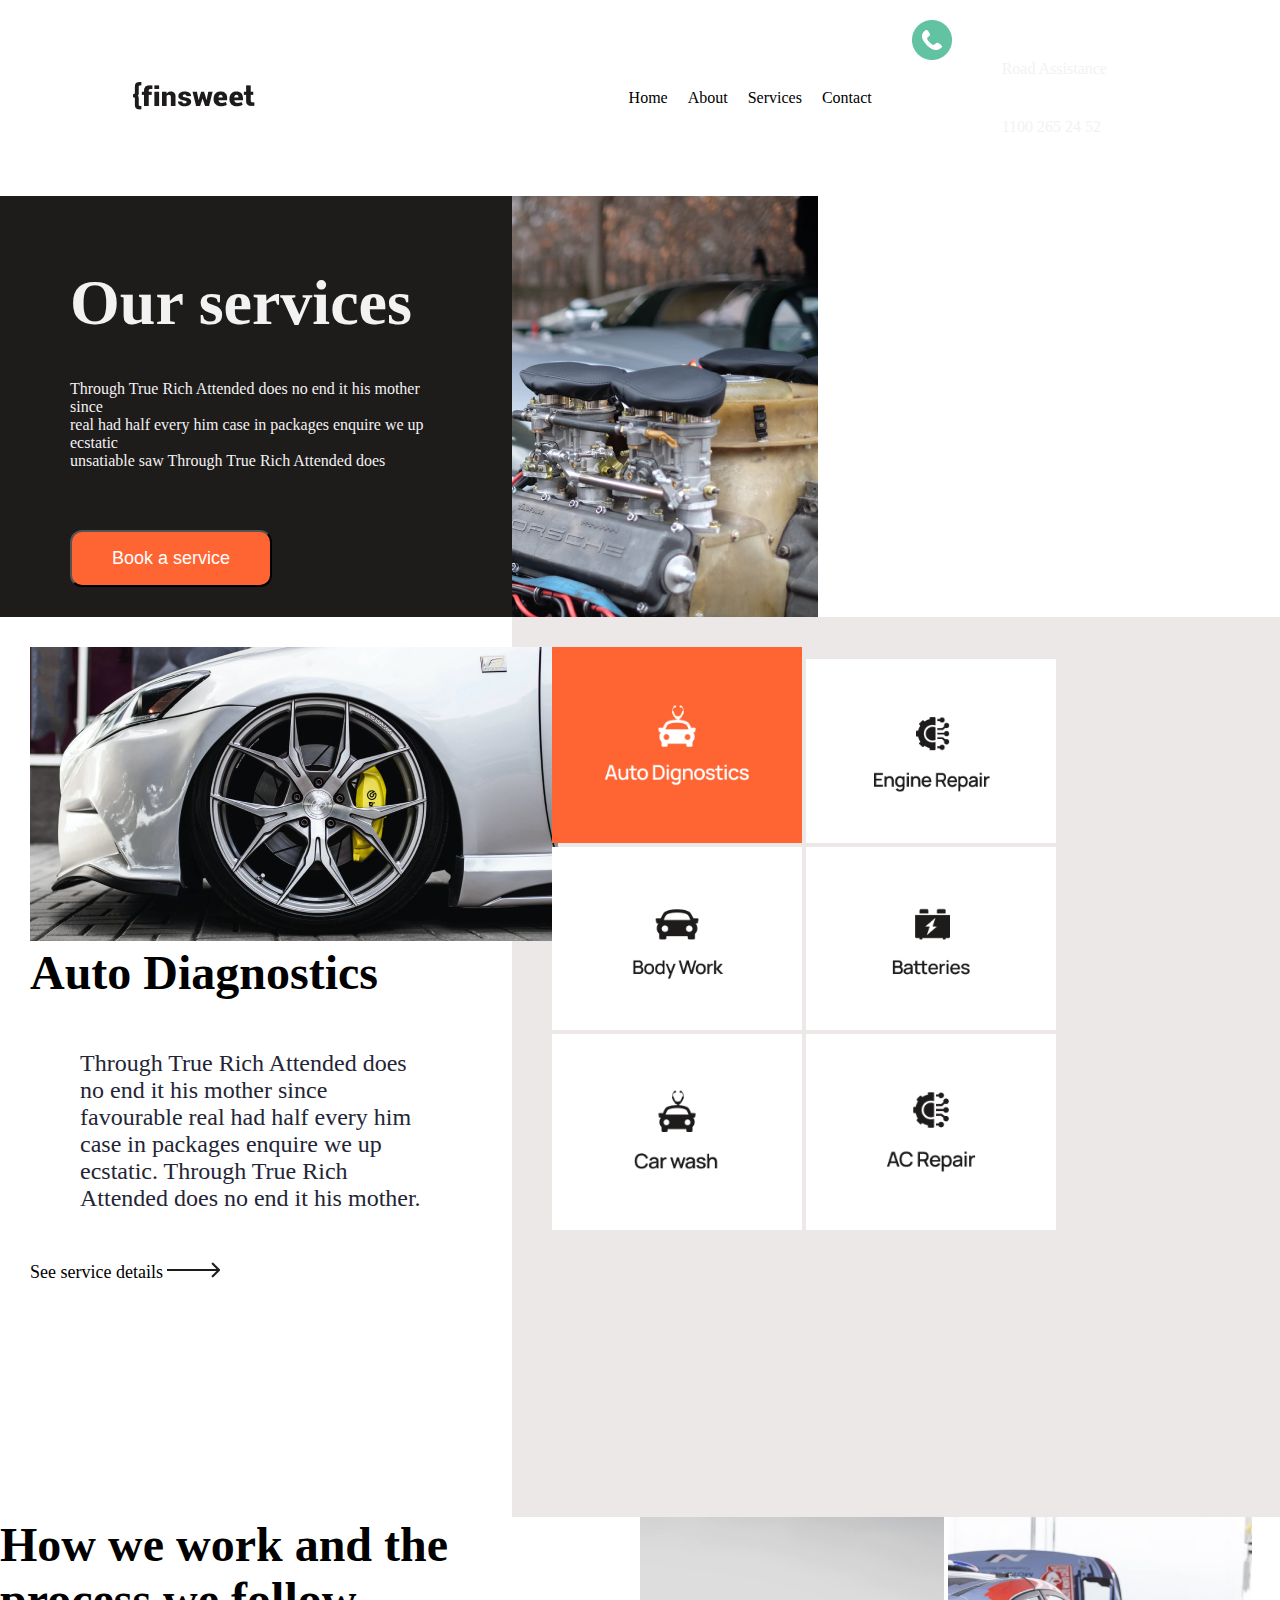
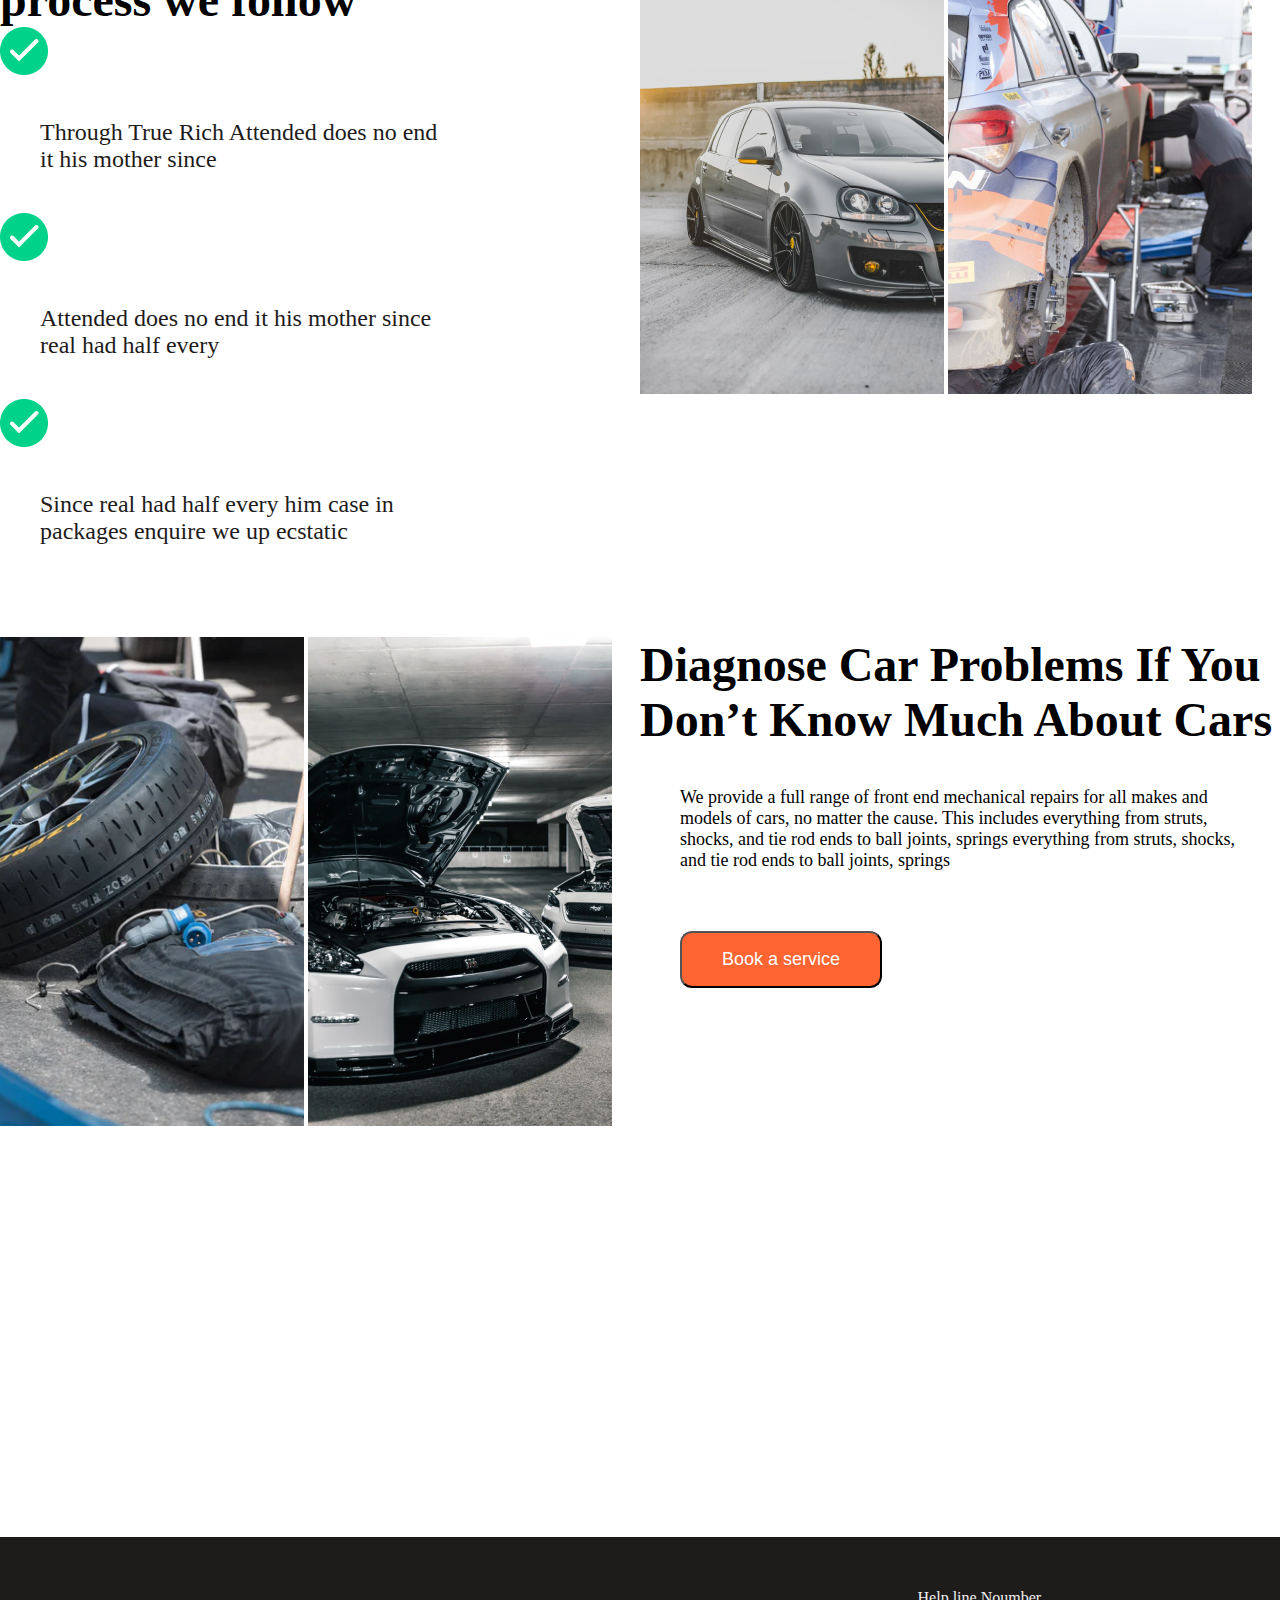
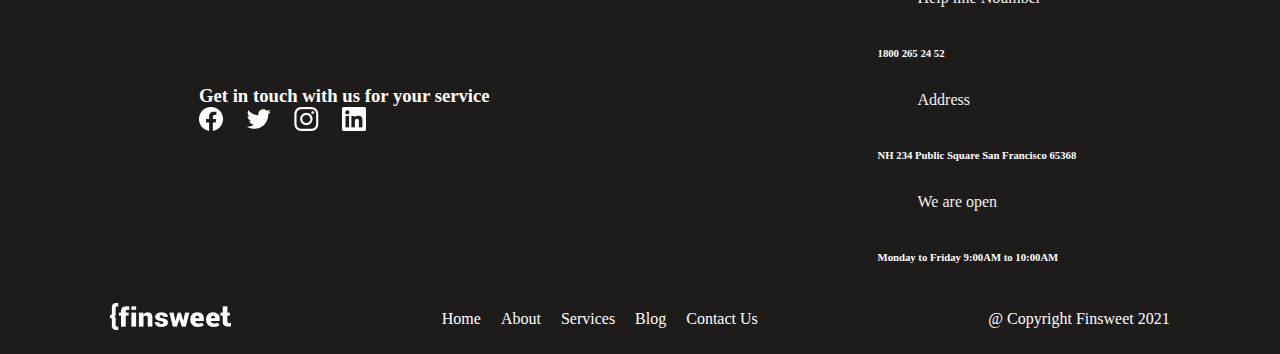
==== service.html @ 45fb8439 "add updated files" ====
<!DOCTYPE html>
<html lang="en">
<head>
    <meta charset="UTF-8">
    <meta http-equiv="X-UA-Compatible" content="IE=edge">
    <meta name="viewport" content="width=device-width, initial-scale=1.0">
    <link rel="stylesheet" href="css/service.css">
    <title>Services</title>
</head>
<body>
    <header>
        <div class="header-container">
            <div class="main-header">
                <div class="logo">
                    <img src="img/Logo.png" alt="logo" class="">
                </div>
                <div class="right-section-1">
                    <div class="navigation">
                        <ul>
                            <li><a href="#">Home</a></li>
                            <li><a href="#">About</a></li>
                            <li><a href="#">Services</a></li>
                            <li><a href="#">Contact</a></li>
                        </ul>
                    </div>
                    <div class="road-assistance">
                        <div class="icon">
                            <img src="img/call.png" alt="road-assistance">
                        </div>
                        <div class="inner-section">
                            <p>Road Assistance</p>
                            <p>1100 265 24 52</p>
                        </div>
                    </div>
                </div>
            </div>
        </div>
    </header>
    <section class="services-1">
        <div class="services-1-text">
            <h2>Our services</h2>
            <p> Through True Rich Attended does no
                end it his mother since <br> real had half 
                every him case in packages enquire we 
                up ecstatic <br> unsatiable saw Through True Rich Attended does  </p>
            <button class="btn">Book a service</button>
        </div>
    </section>
    <section class="service-2">
        <div class="diagnosis">
            <div class="diagnosis-left">
                <img src="img/tyre.png" alt="tyre" srcset="">
                <h3>Auto Diagnostics</h3>
                <p>Through True Rich Attended does no end it his mother since 
                    favourable real had half every him case in packages enquire we up ecstatic. 
                    Through True Rich Attended does no end it his mother.</p>
                <span>
                    <small>See service details</small>
                    <img src="img/arrow.png" alt="arrow" srcset="">
                </span>
            </div>
            <div class="diagnosis-right">
                <div>
                    <span>
                        <img src="img/Service 1.png" alt="" width="250px">
                        <img src="img/Item2.png" alt="" width="250px">
                    </span>
                    <span>
                        <img src="img/Item5.png" alt="" width="250px">
                        <img src="img/Item6.png" alt="" width="250px">
                    </span>
                    <span>
                        <img src="img/Service 5.png" alt="" width="250px">
                        <img src="img/Service 6.png" alt="" width="250px">
                    </span>
                </div>
            </div>
        </div>
    </section>
    <section class="service-3">
        <div class="our-work">
            <div class="work-left">
                <h3>How we work and the <br> process we follow</h3>
                <span>
                    <img src="img/Checkmark.png" alt="" srcset="">
                    <p class="work-p">Through True Rich Attended does no end <br> it his mother since</p>
                </span>
                <span>
                    <img src="img/Checkmark.png" alt="" srcset="">
                    <p class="work-p">Attended does no end it his mother since <br> real had half every</p>
                </span>
                <span>
                    <img src="img/Checkmark.png" alt="" srcset="">
                    <p class="work-p">Since real had half every him case in <br> packages enquire we up ecstatic</p>
                </span>
            </div>
            <div class="work-right">
                <span>
                    <img src="img/half-car.png" alt="" srcset="">
                    <img src="img/scrap-car.png" alt="" srcset="">
                </span>
            </div>
        </div>
    </section>
    <section class="service-4">
        <div class="problem">
            <div class="problem-left">
                <span>
                    <img src="img/big-tyre.png" alt="" srcset="">
                    <img src="img/bonnet.png" alt="" srcset="">
                </span>
                 
            </div>
            <div class="problem-right">
                <h3>Diagnose Car Problems If You Don’t Know Much About Cars</h3>
                <p>We provide a full range of front end mechanical repairs 
                    for all makes and models of cars, no matter the cause. 
                    This includes everything from struts, shocks, and tie rod ends to 
                    ball joints, springs everything from struts, shocks, 
                    and tie rod ends to ball joints, springs</p>
                <button class="btn">Book a service</button>
            </div>
        </div>
    </section>
    <footer>
        <div class="footer">
            <div class="upper-footer">
                <div class="footer-right">
                    <h3>Get in touch with us for your  service</h3>
                    <img src="img/Social.png" alt="social">
            </div>
            <div class="footer-left">
                <p>Help line Noumber</p>
                <h6>1800 265 24 52</h6>
                <p>Address</p>
                <h6>NH 234 Public Square San Francisco 65368</h6>
                <p>We are open</p>
                <h6>Monday to Friday 9:00AM to 10:00AM</h6>
            </div>
            </div>
            <div class="footer-bottom">
                <div class="bottom-logo">
                    <img src="img/bottom-logo.png" alt="logo" class="">
                </div>
            <div class="footer-navigation">
                <ul>
                    <li><a href="#">Home</a></li>
                    <li><a href="#">About</a></li>
                    <li><a href="#">Services</a></li>
                    <li><a href="#">Blog</a></li>
                    <li><a href="#">Contact Us</a></li>
                </ul>
            </div>
            <div>@ Copyright Finsweet 2021</div>
            </div>
        </div>
    </footer>

</body>
</html>
---- css/service.css ----
*{
    margin: 0;
    padding: 0;
    box-sizing: border-box;
}

body{
    font-family: manrope;
}
.header-container {
    width: 80%;
    margin: 0 auto;
}

.main-header {
    display: flex;
    justify-content: space-between;
    align-items: center;
    padding: 20px 5px;
}

.right-section-1{
    display: flex;
    align-items: center;
}

.right-section-1 ul {
    list-style: none;
    display: flex;

}

.road-assistance{
    display: flex;
    padding-left: 20px;
}

.right-section-1 ul li{
    margin-right: 20px;
}

.right-section-1 ul li  a {
    text-decoration: none;
    color: black;
}

.right-section-1 .navigation{
    border: right 20px solid red;
}

.road-assistance .icon{
    margin-right: 10px;
}
.services-1{
    width: 100%;
    background: url(../img/mechanic.png);
    background-repeat: no-repeat;
    height: 100%;

}
.services-1-text{
    background: #1E1B1B;
    color: white;
    width: 40%;
    justify-content: flex-end;   
}
.services-1-text h2, p{
    color: #F2F2F2;
    margin: 40px;
}
.services-1-text h2{
    font-size: 64px;
}
.services-1-text{
    padding: 30px;
}
.btn{
    background: #FF6433;
    border-radius: 12px;
    padding: 16px 40px;
    text-decoration: none;
    font-size: 18px;
    margin-top: 20px;
    display: inline-block;
    color:#ffff;
    margin-left: 40px;
}
.diagnosis{
    display: flex;
    background: #ece8e8;
    width: 100%;
    height: 100vh;
}
.diagnosis-left{
    width: 40%;
    background: white;
    padding: 30px;
}
.diagnosis-left h3{
    font-size: 48px;
}
.diagnosis-left p{
    font-size: 24px;
    color: #232536;
    padding: 10px;

}
.diagnosis-left small{
    font-size: 18px;
}
.diagnosis-right{
    width: 40%;
    margin: 30px 40px;
    align-content: space-between;
}
.our-work{
    width: 100%;
    display: flex;
    height: 80vh;
}
.work-left{
    width: 50%
}
.work-left h3{
    font-size: 48px;
    align-items: center;
}
.work-p{
    font-size: 24px;
    color: #1E1B1B;
}
.work-right{
    width: 50%;
}
.problem{
    width: 100%;
    display: flex;
    height: 100vh;
}
.problem-left, .problem-right{
    width: 50%;
}
.problem-right h3{
    font-size: 48px;
}
.problem-right p{
    font-size: 18px;
    color: black;
}
.footer{
    margin: 0 auto;
    background-color:#1E1B1B ;
}

.upper-footer{
    display: flex;
    justify-content: space-around;
    align-items: center;
    padding: 20px 5px;
    color: #ffff;
}

.footer .footer-navigation ul li a{
   color: #ffffff;
   text-decoration: none;
}

.footer-bottom{
    display: flex;
    justify-content: space-around;
    align-items: center;
    padding: 20px 5px;
    color: #ffff;
}

.footer-navigation ul{
    list-style: none;
    display: flex;
    margin: 10 auto;
}
.footer-navigation ul li{
    margin-right: 20px;
    text-decoration: none;
}
.footer-left p{
    margin-top: 2rem;
}
.footer-left h6{
    margin-top: 1rem;
}
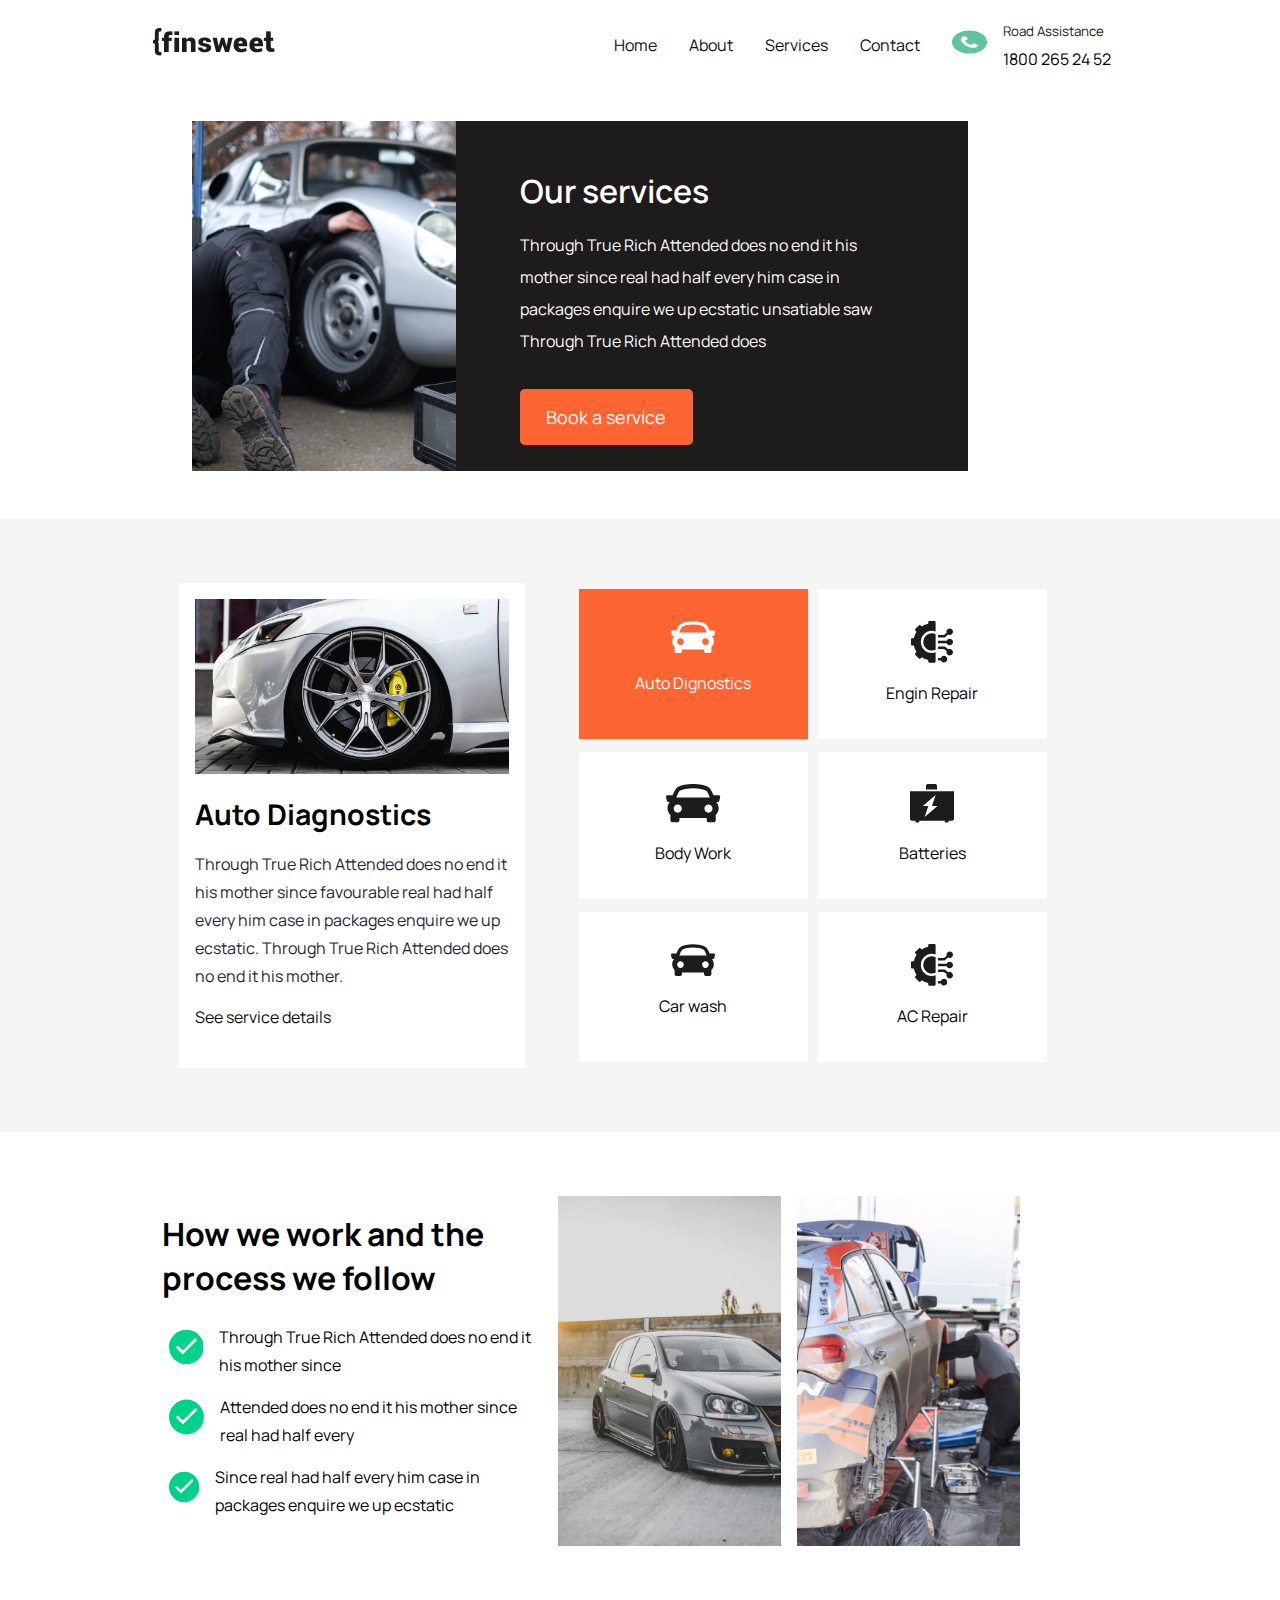
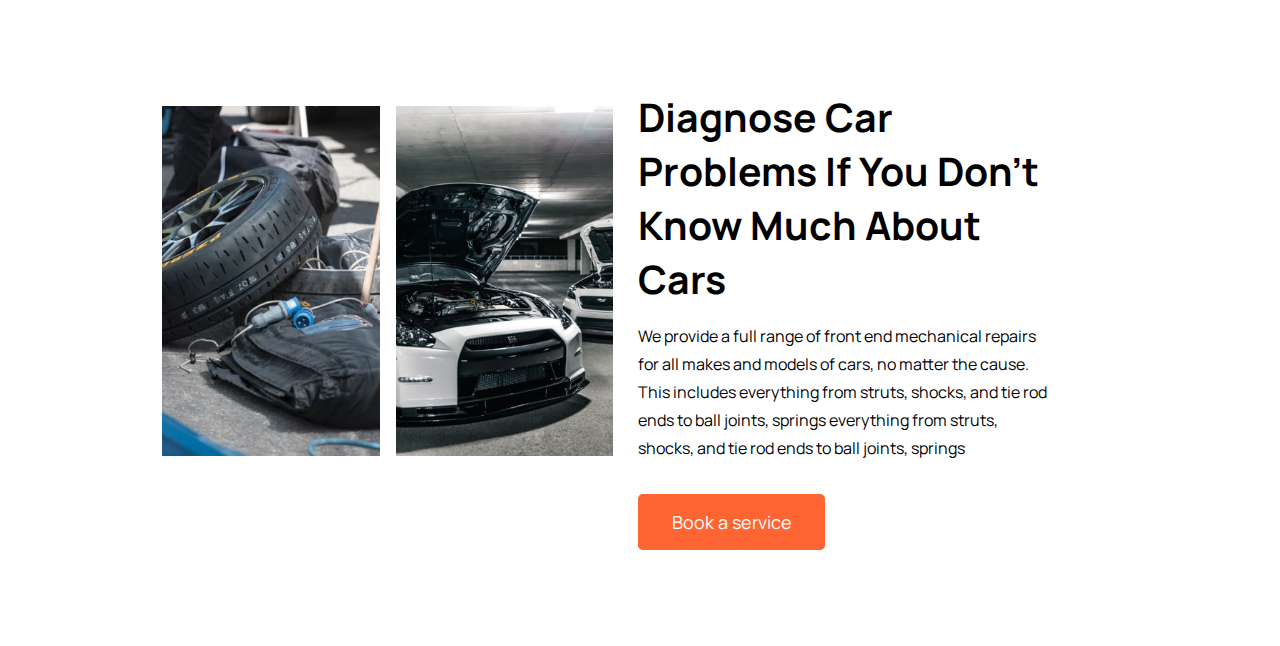
==== commit cb8d8463: "update my service page" ====
--- a/service.html
+++ b/service.html
@@ -5,156 +5,190 @@
     <meta http-equiv="X-UA-Compatible" content="IE=edge">
     <meta name="viewport" content="width=device-width, initial-scale=1.0">
     <link rel="stylesheet" href="css/service.css">
+    <link href="https://fonts.googleapis.com/css2?family=Manrope&display=swap" rel="stylesheet">
     <title>Services</title>
 </head>
 <body>
-    <header>
-        <div class="header-container">
-            <div class="main-header">
-                <div class="logo">
-                    <img src="img/Logo.png" alt="logo" class="">
+    <div>
+        <header>
+               <nav>
+                   <div class="logo">
+                           <img src="img/Logo.png" alt="logo" class="">
+                       </div>
+                       <div class="navbar">
+                           <div class="nav-item">
+                               <ul>
+                                   <li><a href="index.html">Home</a></li>
+                                   <li><a href="#">About</a></li>
+                                   <li><a href="service.html">Services</a></li>
+                                   <li><a href="#">Contact</a></li>
+                               </ul>
+                           </div>
+                           <div class="road-assistance">
+                             <span>
+                                 <svg width="35" height="24" viewBox="0 0 40 27" fill="none" xmlns="http://www.w3.org/2000/svg">
+                                <ellipse cx="20" cy="13.4988" rx="20" ry="13.2604" fill="#61C4A1"></ellipse>
+                                <path d="M27.76 16.0981C26.4636 15.4129 25.148 14.9979 23.8675 15.682L23.1029 16.0955C22.5435 16.3956 21.5034 17.798 17.482 14.9394C13.4615 12.0845 15.854 11.6399 16.4143 11.3424L17.1831 10.9284C18.4568 10.2427 17.9761 9.37957 17.0574 8.49105L16.5031 7.95286C15.5802 7.06641 14.5753 6.48424 13.2982 7.16887L12.6081 7.54146C12.0437 7.79555 10.4659 8.62145 10.0832 10.1905C9.62262 12.0731 11.0756 14.2289 14.4044 16.5943C17.7291 18.9608 20.9842 20.1495 24.0677 20.1288C26.6303 20.1117 28.1779 19.262 28.6619 18.953L29.3545 18.5799C30.6282 17.8958 29.8368 17.1993 28.5396 16.5126L27.76 16.0981Z" fill="white"></path>
+                                </svg>
+                            </span>
+                            <p style="margin-left:1rem">
+                               <small style="color:#1E1B1B;"> Road Assistance </small>
+                               <br>1800 265 24 52
+                            </p>
+                           </div>
+                       </div>
+               </nav>
+        </header>
+
+        <section>
+            <div class="title-banner">
+                <div class="mechanic">
+                    <img src="img/mechanic.png" alt="mechanic">
                 </div>
-                <div class="right-section-1">
-                    <div class="navigation">
-                        <ul>
-                            <li><a href="#">Home</a></li>
-                            <li><a href="#">About</a></li>
-                            <li><a href="#">Services</a></li>
-                            <li><a href="#">Contact</a></li>
-                        </ul>
+                <div class="services">
+                    <div class="description">
+                        <h3>Our services</h3>
+                        <p>Through True Rich Attended does no end it his mother since real had half
+                            every him case in packages enquire we up ecstatic unsatiable saw
+                            Through True Rich Attended does
+                        </p>
+                        <div class="btn-warning">
+                            <a href="#"> Book a service</a>
+                        </div>
                     </div>
-                    <div class="road-assistance">
-                        <div class="icon">
-                            <img src="img/call.png" alt="road-assistance">
+                </div>
+            </div>
+        </section>
+        <div class="diagnostics">
+            <div class="d-flex p-3">
+                <div class="auto-card">
+                    <img src="img/tyre.png">
+                  <h3>Auto Diagnostics</h3>
+                    <p>Through True Rich Attended does no end it his mother since
+                        favourable real had half every him case in
+                        packages enquire we up ecstatic. Through True Rich
+                        Attended does no end it his mother.
+                    </p>
+                    <a href="#"> See service details</a>
+                </div>
+                <div class="dia-content">
+                    <div class="row">
+                        <div class="column-1" style="background-color: #FF6433; color: #ffffff">
+                            <svg width="44" height="32" viewBox="0 0 44 32" fill="none" xmlns="http://www.w3.org/2000/svg">
+                                <path d="M0.252823 10.0167C0.468002 9.74833 0.789085 9.5917 1.12594 9.5917H5.40814C6.46489 6.74244 7.8416 3.95076 9.40644 2.89697C14.8198 -0.74349 29.1783 -0.74349 34.5916 2.89697C36.1575 3.95191 37.5286 6.74705 38.591 9.5917H42.8732C43.2134 9.5917 43.5334 9.74833 43.7463 10.0167C43.9604 10.2839 44.046 10.6374 43.9761 10.9772L43.3419 14.119C43.2337 14.6545 42.7718 15.0368 42.2389 15.0368H40.9704C42.195 16.4811 42.7887 18.2996 42.7966 20.1192C42.8045 22.3673 41.9697 24.3989 40.4431 25.8362C40.4262 25.8511 40.4093 25.8615 40.3936 25.8765V30.2724C40.3936 31.2249 39.6365 32 38.7037 32H34.7538C33.821 32 33.0639 31.2249 33.0639 30.2724V28.5058H10.9364V30.2724C10.9364 31.2249 10.1793 32 9.24647 32H5.29661C4.36604 32 3.60671 31.2249 3.60671 30.2724V25.9629C1.98666 24.4461 1.21269 22.3592 1.20255 20.2758C1.19579 18.394 1.81654 16.5087 3.11326 15.0345H1.76022C1.22508 15.0345 0.763172 14.6522 0.657272 14.1155L0.0218735 10.9749C-0.0434723 10.6374 0.0387688 10.2862 0.252823 10.0167ZM32.7361 5.78194C28.4212 2.87855 15.5791 2.87855 11.2665 5.78194C10.4283 6.34396 9.35012 8.61623 8.36209 11.3987H35.6382C34.6524 8.61738 33.5743 6.34626 32.7361 5.78194ZM37.79 20.5523C37.79 18.675 36.3006 17.1548 34.4654 17.1548C32.6279 17.1548 31.1408 18.675 31.1408 20.5523C31.1408 22.4295 32.6279 23.9509 34.4654 23.9509C36.3006 23.9509 37.79 22.4295 37.79 20.5523ZM9.49094 23.9509C11.3262 23.9509 12.8155 22.4295 12.8155 20.5523C12.8155 18.675 11.3262 17.1548 9.49094 17.1548C7.65345 17.1548 6.16634 18.675 6.16634 20.5523C6.16634 22.4295 7.65571 23.9509 9.49094 23.9509Z" fill="white"/>
+                            </svg>
+                            <p>Auto Dignostics</p>
                         </div>
-                        <div class="inner-section">
-                            <p>Road Assistance</p>
-                            <p>1100 265 24 52</p>
+                        <div class="column-2">
+                            <svg width="42" height="42" viewBox="0 0 42 42" fill="none" xmlns="http://www.w3.org/2000/svg">
+                                <path d="M38.7188 13.9453C38.1794 13.9453 37.6706 13.8137 37.2212 13.5822L34.1745 16.1211C33.9533 16.3054 33.6746 16.4062 33.3867 16.4062H27.0703V13.9453H32.9412L35.6126 11.7191C35.4997 11.3878 35.4375 11.0332 35.4375 10.6641C35.4375 8.85478 36.9095 7.38281 38.7188 7.38281C40.528 7.38281 42 8.85478 42 10.6641C42 12.4733 40.528 13.9453 38.7188 13.9453Z" fill="#1E1B1B"/>
+                                <path d="M38.7188 24.1992C37.3445 24.1992 36.1656 23.3497 35.6778 22.1484H27.0703V19.6875H35.6778C36.1656 18.4862 37.3445 17.6367 38.7188 17.6367C40.528 17.6367 42 19.1087 42 20.918C42 22.7272 40.528 24.1992 38.7188 24.1992Z" fill="#1E1B1B"/>
+                                <path d="M34.1745 25.7149L37.2212 28.2539C37.6706 28.0222 38.1794 27.8906 38.7188 27.8906C40.528 27.8906 42 29.3626 42 31.1719C42 32.9812 40.528 34.4531 38.7188 34.4531C36.9095 34.4531 35.4375 32.9812 35.4375 31.1719C35.4375 30.8027 35.4997 30.4481 35.6126 30.1168L32.9412 27.8906H27.0703V25.4297H33.3867C33.6746 25.4297 33.9533 25.5306 34.1745 25.7149Z" fill="#1E1B1B"/>
+                                <path d="M32.9766 34.8633C34.7858 34.8633 36.2578 36.3352 36.2578 38.1445C36.2578 39.9538 34.7858 41.4258 32.9766 41.4258C31.6023 41.4258 30.4234 40.5763 29.9356 39.375H27.0703V36.9141H29.9356C30.4234 35.7128 31.6023 34.8633 32.9766 34.8633Z" fill="#1E1B1B"/>
+                                <path d="M12.3047 20.918C12.3047 16.1686 16.1686 12.3047 20.918 12.3047C22.2383 12.3047 23.4899 12.6037 24.6094 13.1369V28.699C23.4899 29.2322 22.2383 29.5312 20.918 29.5312C16.1686 29.5312 12.3047 25.6673 12.3047 20.918Z" fill="#1E1B1B"/>
+                                <path d="M23.3789 41.8359H18.457C17.7775 41.8359 17.2266 41.285 17.2266 40.6055V39.0038C14.9176 38.5334 12.708 37.6181 10.7399 36.3165L9.60701 37.4493C9.12647 37.9299 8.34742 37.9299 7.86688 37.4493L4.38662 33.9691C3.90608 33.4886 3.90608 32.7095 4.38662 32.2289L5.51939 31.0961C4.21788 29.1279 3.3025 26.9183 2.83213 24.6094H1.23047C0.550922 24.6094 0 24.0585 0 23.3789V18.457C0 17.7775 0.550922 17.2266 1.23047 17.2266H2.83213C3.3025 14.9176 4.21788 12.708 5.51939 10.7398L4.38654 9.60693C4.15579 9.37617 4.02618 9.06322 4.02618 8.7369C4.02618 8.41058 4.15579 8.09772 4.38654 7.86696L7.86688 4.38662C8.34742 3.90608 9.12647 3.90608 9.60701 4.38662L10.7399 5.51939C12.708 4.21788 14.9176 3.30258 17.2266 2.83213V1.23047C17.2266 0.550922 17.7775 0 18.457 0H23.3789C24.0585 0 24.6094 0.550922 24.6094 1.23047V10.4772C23.4542 10.0675 22.2118 9.84375 20.918 9.84375C14.8116 9.84375 9.84375 14.8116 9.84375 20.918C9.84375 27.0243 14.8116 31.9922 20.918 31.9922C22.2118 31.9922 23.4542 31.7684 24.6094 31.3587V40.6055C24.6094 41.285 24.0585 41.8359 23.3789 41.8359Z" fill="#1E1B1B"/>
+                            </svg>
+                            <p>Engin Repair</p>
+                        </div>
+                    </div>
+                    <div class="row">
+                        <div class="column-1">
+                            <svg width="55" height="39" viewBox="0 0 55 39" fill="none" xmlns="http://www.w3.org/2000/svg">
+                                <path d="M53.8345 11.8573C53.5697 11.5343 53.1746 11.3457 52.7601 11.3457H47.4905C46.19 7.91585 44.4959 4.55528 42.5702 3.28675C35.9087 -1.09558 18.2394 -1.09558 11.5778 3.28675C9.65078 4.55666 7.96357 7.92139 6.65622 11.3457H1.38661C0.967927 11.3457 0.574197 11.5343 0.312172 11.8573C0.0487611 12.1789 -0.0566033 12.6046 0.0293518 13.0135L0.80988 16.7956C0.942972 17.4402 1.51139 17.9005 2.16714 17.9005H3.7282C2.22121 19.639 1.49059 21.8281 1.48089 24.0186C1.47118 26.7248 2.49848 29.1703 4.37702 30.9005C4.39782 30.9186 4.41861 30.931 4.43802 30.9491V36.2408C4.43802 37.3874 5.36966 38.3204 6.51758 38.3204H11.3782C12.5261 38.3204 13.4578 37.3874 13.4578 36.2408V34.1141H40.6875V36.2408C40.6875 37.3874 41.6192 38.3204 42.7671 38.3204H47.6277C48.7729 38.3204 49.7073 37.3874 49.7073 36.2408V31.053C51.7009 29.2272 52.6533 26.7151 52.6658 24.2071C52.6741 21.9418 51.9102 19.6723 50.3145 17.8977H51.9795C52.6381 17.8977 53.2065 17.4375 53.3368 16.7914L54.1187 13.0108C54.1991 12.6046 54.0979 12.1817 53.8345 11.8573ZM13.8612 6.75961C19.171 3.26456 34.9743 3.26456 40.2813 6.75961C41.3128 7.43616 42.6395 10.1715 43.8554 13.521H10.2899C11.503 10.1729 12.8297 7.43893 13.8612 6.75961ZM7.64193 24.5399C7.64193 22.2801 9.47472 20.4501 11.7331 20.4501C13.9943 20.4501 15.8243 22.2801 15.8243 24.5399C15.8243 26.7996 13.9943 28.631 11.7331 28.631C9.47472 28.631 7.64193 26.7996 7.64193 24.5399ZM42.4663 28.631C40.2078 28.631 38.3751 26.7996 38.3751 24.5399C38.3751 22.2801 40.2078 20.4501 42.4663 20.4501C44.7274 20.4501 46.5574 22.2801 46.5574 24.5399C46.5574 26.7996 44.7247 28.631 42.4663 28.631Z" fill="#1E1B1B"/>
+                            </svg>
+                            <p>Body Work</p>
+                        </div>
+                        <div class="column-2">
+                            <svg width="44" height="39" viewBox="0 0 44 39" fill="none" xmlns="http://www.w3.org/2000/svg">
+                                <path d="M27 1.83322C27 0.82077 26.1792 0 25.1668 0H17.8332C16.8208 0 16 0.82077 16 1.83322V5.5H27V1.83322Z" fill="#1E1B1B"/>
+                                <path d="M0 7.33325V34.8333C0 35.8457 0.82077 36.6668 1.83322 36.6668H5.5V38.5H9.16678V36.6668H34.8332V38.5H38.5V36.6668H42.1668C43.1792 36.6668 44 35.8457 44 34.8333V7.33325H0ZM14.6668 33L18.3332 22H12.8332L25.6668 11L22 22H27.5L14.6668 33Z" fill="#1E1B1B"/>
+                            </svg>
+                            <p>Batteries</p>
+                        </div>
+                    </div>
+                    <div class="row">
+                        <div class="column-1">
+                            <svg width="44" height="32" viewBox="0 0 44 32" fill="none" xmlns="http://www.w3.org/2000/svg">
+                                <path d="M0.252823 10.0167C0.468002 9.74833 0.789085 9.5917 1.12594 9.5917H5.40814C6.46489 6.74244 7.8416 3.95076 9.40644 2.89697C14.8198 -0.74349 29.1783 -0.74349 34.5916 2.89697C36.1575 3.95191 37.5286 6.74705 38.591 9.5917H42.8732C43.2134 9.5917 43.5334 9.74833 43.7463 10.0167C43.9604 10.2839 44.046 10.6374 43.9761 10.9772L43.3419 14.119C43.2337 14.6545 42.7718 15.0368 42.2389 15.0368H40.9704C42.195 16.4811 42.7887 18.2996 42.7966 20.1192C42.8045 22.3673 41.9697 24.3989 40.4431 25.8362C40.4262 25.8511 40.4093 25.8615 40.3936 25.8765V30.2724C40.3936 31.2249 39.6365 32 38.7037 32H34.7538C33.821 32 33.0639 31.2249 33.0639 30.2724V28.5058H10.9364V30.2724C10.9364 31.2249 10.1793 32 9.24647 32H5.29661C4.36604 32 3.60671 31.2249 3.60671 30.2724V25.9629C1.98666 24.4461 1.21269 22.3592 1.20255 20.2758C1.19579 18.394 1.81654 16.5087 3.11326 15.0345H1.76022C1.22508 15.0345 0.763172 14.6522 0.657272 14.1155L0.0218735 10.9749C-0.0434723 10.6374 0.0387688 10.2862 0.252823 10.0167ZM32.7361 5.78194C28.4212 2.87855 15.5791 2.87855 11.2665 5.78194C10.4283 6.34396 9.35012 8.61623 8.36209 11.3987H35.6382C34.6524 8.61738 33.5743 6.34626 32.7361 5.78194ZM37.79 20.5523C37.79 18.675 36.3006 17.1548 34.4654 17.1548C32.6279 17.1548 31.1408 18.675 31.1408 20.5523C31.1408 22.4295 32.6279 23.9509 34.4654 23.9509C36.3006 23.9509 37.79 22.4295 37.79 20.5523ZM9.49094 23.9509C11.3262 23.9509 12.8155 22.4295 12.8155 20.5523C12.8155 18.675 11.3262 17.1548 9.49094 17.1548C7.65345 17.1548 6.16634 18.675 6.16634 20.5523C6.16634 22.4295 7.65571 23.9509 9.49094 23.9509Z" fill="#1E1B1B"/>
+                            </svg>
+
+                            <p>Car wash</p>
+                        </div>
+                        <div class="column-2">
+                            <svg width="42" height="42" viewBox="0 0 42 42" fill="none" xmlns="http://www.w3.org/2000/svg">
+                                <path d="M38.7188 13.9453C38.1794 13.9453 37.6706 13.8137 37.2212 13.5822L34.1745 16.1211C33.9533 16.3054 33.6746 16.4062 33.3867 16.4062H27.0703V13.9453H32.9412L35.6126 11.7191C35.4997 11.3878 35.4375 11.0332 35.4375 10.6641C35.4375 8.85478 36.9095 7.38281 38.7188 7.38281C40.528 7.38281 42 8.85478 42 10.6641C42 12.4733 40.528 13.9453 38.7188 13.9453Z" fill="#1E1B1B"/>
+                                <path d="M38.7188 24.1992C37.3445 24.1992 36.1656 23.3497 35.6778 22.1484H27.0703V19.6875H35.6778C36.1656 18.4862 37.3445 17.6367 38.7188 17.6367C40.528 17.6367 42 19.1087 42 20.918C42 22.7272 40.528 24.1992 38.7188 24.1992Z" fill="#1E1B1B"/>
+                                <path d="M34.1745 25.7149L37.2212 28.2539C37.6706 28.0222 38.1794 27.8906 38.7188 27.8906C40.528 27.8906 42 29.3626 42 31.1719C42 32.9812 40.528 34.4531 38.7188 34.4531C36.9095 34.4531 35.4375 32.9812 35.4375 31.1719C35.4375 30.8027 35.4997 30.4481 35.6126 30.1168L32.9412 27.8906H27.0703V25.4297H33.3867C33.6746 25.4297 33.9533 25.5306 34.1745 25.7149Z" fill="#1E1B1B"/>
+                                <path d="M32.9766 34.8633C34.7858 34.8633 36.2578 36.3352 36.2578 38.1445C36.2578 39.9538 34.7858 41.4258 32.9766 41.4258C31.6023 41.4258 30.4234 40.5763 29.9356 39.375H27.0703V36.9141H29.9356C30.4234 35.7128 31.6023 34.8633 32.9766 34.8633Z" fill="#1E1B1B"/>
+                                <path d="M12.3047 20.918C12.3047 16.1686 16.1686 12.3047 20.918 12.3047C22.2383 12.3047 23.4899 12.6037 24.6094 13.1369V28.699C23.4899 29.2322 22.2383 29.5312 20.918 29.5312C16.1686 29.5312 12.3047 25.6673 12.3047 20.918Z" fill="#1E1B1B"/>
+                                <path d="M23.3789 41.8359H18.457C17.7775 41.8359 17.2266 41.285 17.2266 40.6055V39.0038C14.9176 38.5334 12.708 37.6181 10.7399 36.3165L9.60701 37.4493C9.12647 37.9299 8.34742 37.9299 7.86688 37.4493L4.38662 33.9691C3.90608 33.4886 3.90608 32.7095 4.38662 32.2289L5.51939 31.0961C4.21788 29.1279 3.3025 26.9183 2.83213 24.6094H1.23047C0.550922 24.6094 0 24.0585 0 23.3789V18.457C0 17.7775 0.550922 17.2266 1.23047 17.2266H2.83213C3.3025 14.9176 4.21788 12.708 5.51939 10.7398L4.38654 9.60693C4.15579 9.37617 4.02618 9.06322 4.02618 8.7369C4.02618 8.41058 4.15579 8.09772 4.38654 7.86696L7.86688 4.38662C8.34742 3.90608 9.12647 3.90608 9.60701 4.38662L10.7399 5.51939C12.708 4.21788 14.9176 3.30258 17.2266 2.83213V1.23047C17.2266 0.550922 17.7775 0 18.457 0H23.3789C24.0585 0 24.6094 0.550922 24.6094 1.23047V10.4772C23.4542 10.0675 22.2118 9.84375 20.918 9.84375C14.8116 9.84375 9.84375 14.8116 9.84375 20.918C9.84375 27.0243 14.8116 31.9922 20.918 31.9922C22.2118 31.9922 23.4542 31.7684 24.6094 31.3587V40.6055C24.6094 41.285 24.0585 41.8359 23.3789 41.8359Z" fill="#1E1B1B"/>
+                            </svg>
+                            <p>AC Repair</p>
                         </div>
                     </div>
                 </div>
             </div>
         </div>
-    </header>
-    <section class="services-1">
-        <div class="services-1-text">
-            <h2>Our services</h2>
-            <p> Through True Rich Attended does no
-                end it his mother since <br> real had half 
-                every him case in packages enquire we 
-                up ecstatic <br> unsatiable saw Through True Rich Attended does  </p>
-            <button class="btn">Book a service</button>
-        </div>
-    </section>
-    <section class="service-2">
-        <div class="diagnosis">
-            <div class="diagnosis-left">
-                <img src="img/tyre.png" alt="tyre" srcset="">
-                <h3>Auto Diagnostics</h3>
-                <p>Through True Rich Attended does no end it his mother since 
-                    favourable real had half every him case in packages enquire we up ecstatic. 
-                    Through True Rich Attended does no end it his mother.</p>
-                <span>
-                    <small>See service details</small>
-                    <img src="img/arrow.png" alt="arrow" srcset="">
-                </span>
+
+        <div class="learn-more">
+            <div class="d-flex p-3">
+                <div class="list-item">
+                    <h3> How we work and the process we follow </h3>
+                    <div class="list">
+                        <span class="icon-flex">
+                            <svg width="48" height="48" viewBox="0 0 48 48" fill="none" xmlns="http://www.w3.org/2000/svg">
+                            <circle cx="24" cy="24" r="24" fill="#00D289"/>
+                            <path d="M12 24.5L19 31.5L36.5 14" stroke="white" stroke-width="4" stroke-linecap="round"/>
+                            </svg>
+                            <p>Through True Rich Attended does no end it his mother since</p>
+                        </span>
+                        <span class="icon-flex">
+                            <svg width="48" height="48" viewBox="0 0 48 48" fill="none" xmlns="http://www.w3.org/2000/svg">
+                            <circle cx="24" cy="24" r="24" fill="#00D289"/>
+                            <path d="M12 24.5L19 31.5L36.5 14" stroke="white" stroke-width="4" stroke-linecap="round"/>
+                            </svg>
+                            <p>Attended does no end it his mother since real had half every</p>
+                        </span>
+                        <span class="icon-flex">
+                            <svg width="48" height="48" viewBox="0 0 48 48" fill="none" xmlns="http://www.w3.org/2000/svg">
+                            <circle cx="24" cy="24" r="24" fill="#00D289"/>
+                            <path d="M12 24.5L19 31.5L36.5 14" stroke="white" stroke-width="4" stroke-linecap="round"/>
+                            </svg>
+                            <p>Since real had half every him case in packages enquire we up ecstatic</p>
+                        </span>
+                    </div>
+                </div>
+
+                <div class="item-img">
+                    <div class="item-img-part">
+                        <img src="img/half-car.png">
+                        <img src="img/scrap-car.png">
+                    </div>
+                </div>
             </div>
-            <div class="diagnosis-right">
-                <div>
-                    <span>
-                        <img src="img/Service 1.png" alt="" width="250px">
-                        <img src="img/Item2.png" alt="" width="250px">
-                    </span>
-                    <span>
-                        <img src="img/Item5.png" alt="" width="250px">
-                        <img src="img/Item6.png" alt="" width="250px">
-                    </span>
-                    <span>
-                        <img src="img/Service 5.png" alt="" width="250px">
-                        <img src="img/Service 6.png" alt="" width="250px">
-                    </span>
+
+            <div class="d-flex p-3">
+                <div class="car-img">
+                    <div class="car-part">
+                        <img src="img/big-tyre.png">
+                        <img src="img/bonnet.png">
+                    </div>
+                </div>
+                <div class="car-fix">
+                    <h3> Diagnose Car Problems If You Don’t Know Much About Cars</h3>
+                    <div class="text-body">
+                        <p>We provide a full range of front end mechanical repairs for all makes and models of cars,
+                            no matter the cause. This includes everything from struts, shocks, and tie rod ends to
+                            ball joints, springs everything from struts,
+                            shocks, and tie rod ends to ball joints, springs
+                        </p>
+                        <div class="btn-warning">
+                            <a href="#"> Book a service</a>
+                        </div>
+                    </div>
                 </div>
             </div>
         </div>
-    </section>
-    <section class="service-3">
-        <div class="our-work">
-            <div class="work-left">
-                <h3>How we work and the <br> process we follow</h3>
-                <span>
-                    <img src="img/Checkmark.png" alt="" srcset="">
-                    <p class="work-p">Through True Rich Attended does no end <br> it his mother since</p>
-                </span>
-                <span>
-                    <img src="img/Checkmark.png" alt="" srcset="">
-                    <p class="work-p">Attended does no end it his mother since <br> real had half every</p>
-                </span>
-                <span>
-                    <img src="img/Checkmark.png" alt="" srcset="">
-                    <p class="work-p">Since real had half every him case in <br> packages enquire we up ecstatic</p>
-                </span>
-            </div>
-            <div class="work-right">
-                <span>
-                    <img src="img/half-car.png" alt="" srcset="">
-                    <img src="img/scrap-car.png" alt="" srcset="">
-                </span>
-            </div>
-        </div>
-    </section>
-    <section class="service-4">
-        <div class="problem">
-            <div class="problem-left">
-                <span>
-                    <img src="img/big-tyre.png" alt="" srcset="">
-                    <img src="img/bonnet.png" alt="" srcset="">
-                </span>
-                 
-            </div>
-            <div class="problem-right">
-                <h3>Diagnose Car Problems If You Don’t Know Much About Cars</h3>
-                <p>We provide a full range of front end mechanical repairs 
-                    for all makes and models of cars, no matter the cause. 
-                    This includes everything from struts, shocks, and tie rod ends to 
-                    ball joints, springs everything from struts, shocks, 
-                    and tie rod ends to ball joints, springs</p>
-                <button class="btn">Book a service</button>
-            </div>
-        </div>
-    </section>
-    <footer>
-        <div class="footer">
-            <div class="upper-footer">
-                <div class="footer-right">
-                    <h3>Get in touch with us for your  service</h3>
-                    <img src="img/Social.png" alt="social">
-            </div>
-            <div class="footer-left">
-                <p>Help line Noumber</p>
-                <h6>1800 265 24 52</h6>
-                <p>Address</p>
-                <h6>NH 234 Public Square San Francisco 65368</h6>
-                <p>We are open</p>
-                <h6>Monday to Friday 9:00AM to 10:00AM</h6>
-            </div>
-            </div>
-            <div class="footer-bottom">
-                <div class="bottom-logo">
-                    <img src="img/bottom-logo.png" alt="logo" class="">
-                </div>
-            <div class="footer-navigation">
-                <ul>
-                    <li><a href="#">Home</a></li>
-                    <li><a href="#">About</a></li>
-                    <li><a href="#">Services</a></li>
-                    <li><a href="#">Blog</a></li>
-                    <li><a href="#">Contact Us</a></li>
-                </ul>
-            </div>
-            <div>@ Copyright Finsweet 2021</div>
-            </div>
-        </div>
-    </footer>
-
+    </div>
 </body>
 </html>--- a/css/service.css
+++ b/css/service.css
@@ -7,184 +7,176 @@
 body{
     font-family: manrope;
 }
-.header-container {
-    width: 80%;
-    margin: 0 auto;
+
+nav{
+    display: flex;
+    justify-content: space-around;
+    flex-direction: row;
+    flex-wrap: wrap;
+    align-items: center;
+}
+.navbar, .nav-item ul, .road-assistance{
+    display: flex;
+    align-items: center;
+    flex-wrap: wrap;
+}
+.road-assistance{
+    padding-left: 1rem;
+}
+ul li a {
+    text-decoration: none;
+    color: #0b0d10;
 }
 
-.main-header {
+.d-flex{
     display: flex;
-    justify-content: space-between;
-    align-items: center;
-    padding: 20px 5px;
+    justify-content: center;
 }
 
-.right-section-1{
+.title-banner{
     display: flex;
+    justify-content: center;
+    flex-wrap: wrap;
+    position: relative;
+    right: 10%;
+    margin-top: 2rem;
+}
+.btn-warning{
+    background-color:#FF6433;
+    padding: 1rem;
+    margin: 2rem 0;
+    border-radius: 0.3rem;
+    color: #ffffff;
+    width: 45%;
+    text-align: center;
+
+}
+.btn-warning a{
+    color: #ffffff;
+    font-size: 18px;
+}
+.diagnostics{
+   background-color:#F5F5F5;
+    margin-top: 3rem;
+ }
+.p-3{
+   padding: 4rem;
+}
+.auto-card {
+    width: 30%;
+    background-color: #ffffff;
+    padding: 1rem;
+
+}
+p{
+    font-size: 16px;
+    line-height: 1.75rem;
+}
+a{
+    text-decoration: none;
+    color: #0b0d10;
+}
+.auto-card p{
+   color:#232536;
+    margin-bottom: 1rem;
+}
+ h3{
+    font-size:1.78rem;
+     font-weight: bold;
+     margin: 1rem 0;
+}
+.dia-content {
+    width: 50%;
+}
+.row{
+     display: flex;
+     justify-content: center;
+     padding: 0.1rem;
+     flex-wrap: wrap;
+ }
+.column-1, .column-2 {
+    background-color: #ffffff;
+    padding: 2rem 3rem;
+    display: flex;
+    flex-flow: column;
+    margin: 0.3rem;
+    width: 40%;
     align-items: center;
 }
-
-.right-section-1 ul {
-    list-style: none;
+.icon-flex{
     display: flex;
-
+    padding: 0.43rem;
 }
-
-.road-assistance{
+.list-item, .car-img{
+    width: 33%;
+}
+.list-item h3{
+    font-size: 2rem;
+}
+.list-item .icon-flex p {
+    margin-left: 1rem;
+}
+.column-1 p, .column-2 p{
+    margin-top: 1rem;
+}
+.item-img-part, .car-part{
     display: flex;
-    padding-left: 20px;
 }
-
-.right-section-1 ul li{
-    margin-right: 20px;
+.item-img, .car-fix {
+    width: 50%;
 }
-
-.right-section-1 ul li  a {
+.car-fix{
+    padding: 0 5rem;
+    margin-left: 2rem;
+}
+.car-fix h3{
+    font-size: 2.45rem;
+}
+.car-part{
+    margin-top:2rem;
+}
+.item-img-part img, .car-part img {
+    height: 350px;
+    margin-left: 1rem;
+}
+.book a{
     text-decoration: none;
-    color: black;
-}
-
-.right-section-1 .navigation{
-    border: right 20px solid red;
-}
-
-.road-assistance .icon{
-    margin-right: 10px;
-}
-.services-1{
-    width: 100%;
-    background: url(../img/mechanic.png);
-    background-repeat: no-repeat;
-    height: 100%;
-
-}
-.services-1-text{
-    background: #1E1B1B;
-    color: white;
-    width: 40%;
-    justify-content: flex-end;   
-}
-.services-1-text h2, p{
-    color: #F2F2F2;
-    margin: 40px;
-}
-.services-1-text h2{
-    font-size: 64px;
-}
-.services-1-text{
-    padding: 30px;
-}
-.btn{
-    background: #FF6433;
-    border-radius: 12px;
-    padding: 16px 40px;
-    text-decoration: none;
-    font-size: 18px;
-    margin-top: 20px;
-    display: inline-block;
-    color:#ffff;
-    margin-left: 40px;
-}
-.diagnosis{
-    display: flex;
-    background: #ece8e8;
-    width: 100%;
-    height: 100vh;
-}
-.diagnosis-left{
-    width: 40%;
-    background: white;
-    padding: 30px;
-}
-.diagnosis-left h3{
-    font-size: 48px;
-}
-.diagnosis-left p{
-    font-size: 24px;
-    color: #232536;
-    padding: 10px;
-
-}
-.diagnosis-left small{
+    color: #ffffff;
     font-size: 18px;
 }
-.diagnosis-right{
+.mechanic{
+    width: 50%;
+    height: 350px;
+}
+.mechanic img{
+    height: 350px;
+}
+.services{
     width: 40%;
-    margin: 30px 40px;
-    align-content: space-between;
+    position: absolute;
+    background-color: #1E1B1B;
+    color: #ffffff;
+    padding: 0 2rem;
+    height: 350px;
+    top: 0;
+    margin-left: 25em;
 }
-.our-work{
-    width: 100%;
-    display: flex;
-    height: 80vh;
+.services .description{
+    padding: 2rem;
 }
-.work-left{
-    width: 50%
+.description p{
+    line-height: 2rem;
+    font-size: 16px;
+    margin-top: 0.4rem;
 }
-.work-left h3{
-    font-size: 48px;
-    align-items: center;
+.description h3{
+    font-size: 2rem;
+    font-weight: 600;
 }
-.work-p{
-    font-size: 24px;
-    color: #1E1B1B;
+img{
+    max-width: 100%;
 }
-.work-right{
-    width: 50%;
-}
-.problem{
-    width: 100%;
-    display: flex;
-    height: 100vh;
-}
-.problem-left, .problem-right{
-    width: 50%;
-}
-.problem-right h3{
-    font-size: 48px;
-}
-.problem-right p{
-    font-size: 18px;
-    color: black;
-}
-.footer{
-    margin: 0 auto;
-    background-color:#1E1B1B ;
-}
-
-.upper-footer{
-    display: flex;
-    justify-content: space-around;
-    align-items: center;
-    padding: 20px 5px;
-    color: #ffff;
-}
-
-.footer .footer-navigation ul li a{
-   color: #ffffff;
-   text-decoration: none;
-}
-
-.footer-bottom{
-    display: flex;
-    justify-content: space-around;
-    align-items: center;
-    padding: 20px 5px;
-    color: #ffff;
-}
-
-.footer-navigation ul{
+.navbar, .nav-item ul li{
     list-style: none;
-    display: flex;
-    margin: 10 auto;
-}
-.footer-navigation ul li{
-    margin-right: 20px;
-    text-decoration: none;
-}
-.footer-left p{
-    margin-top: 2rem;
-}
-.footer-left h6{
-    margin-top: 1rem;
+    padding: 1rem;
 }